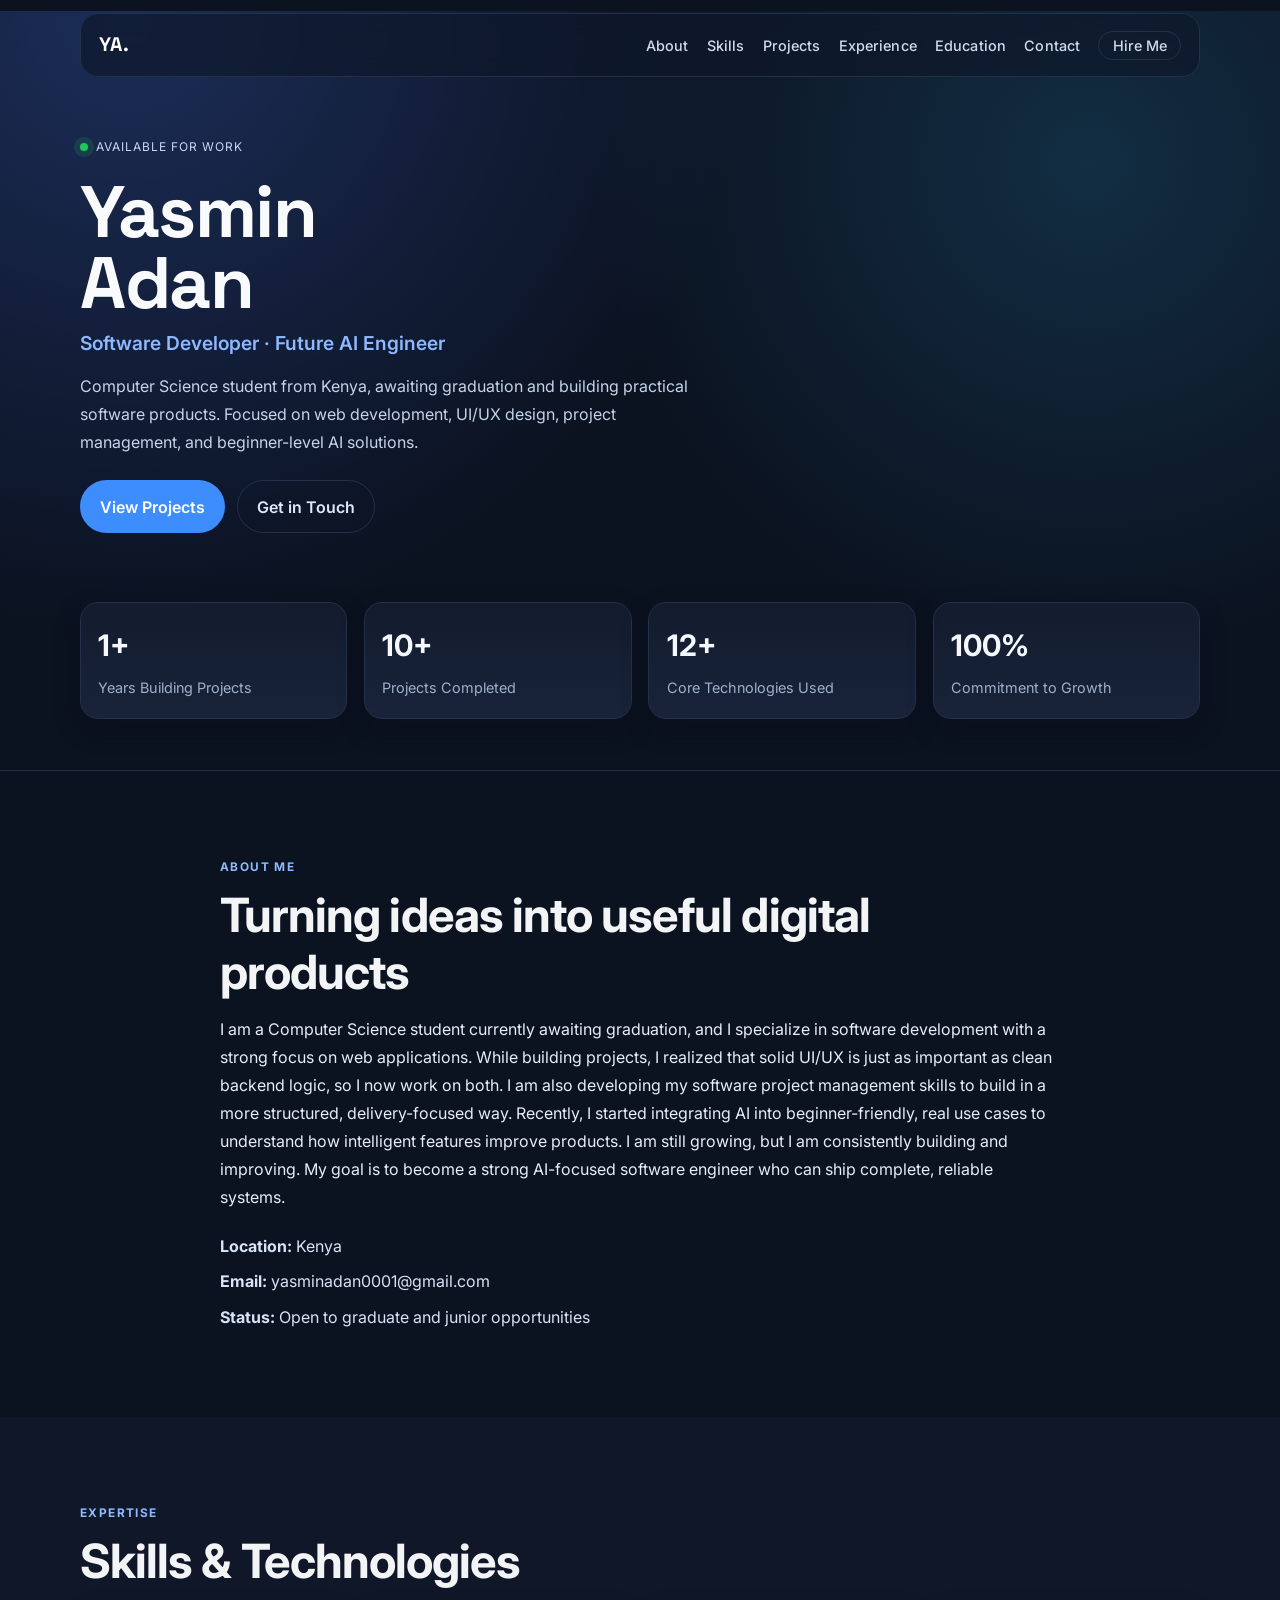
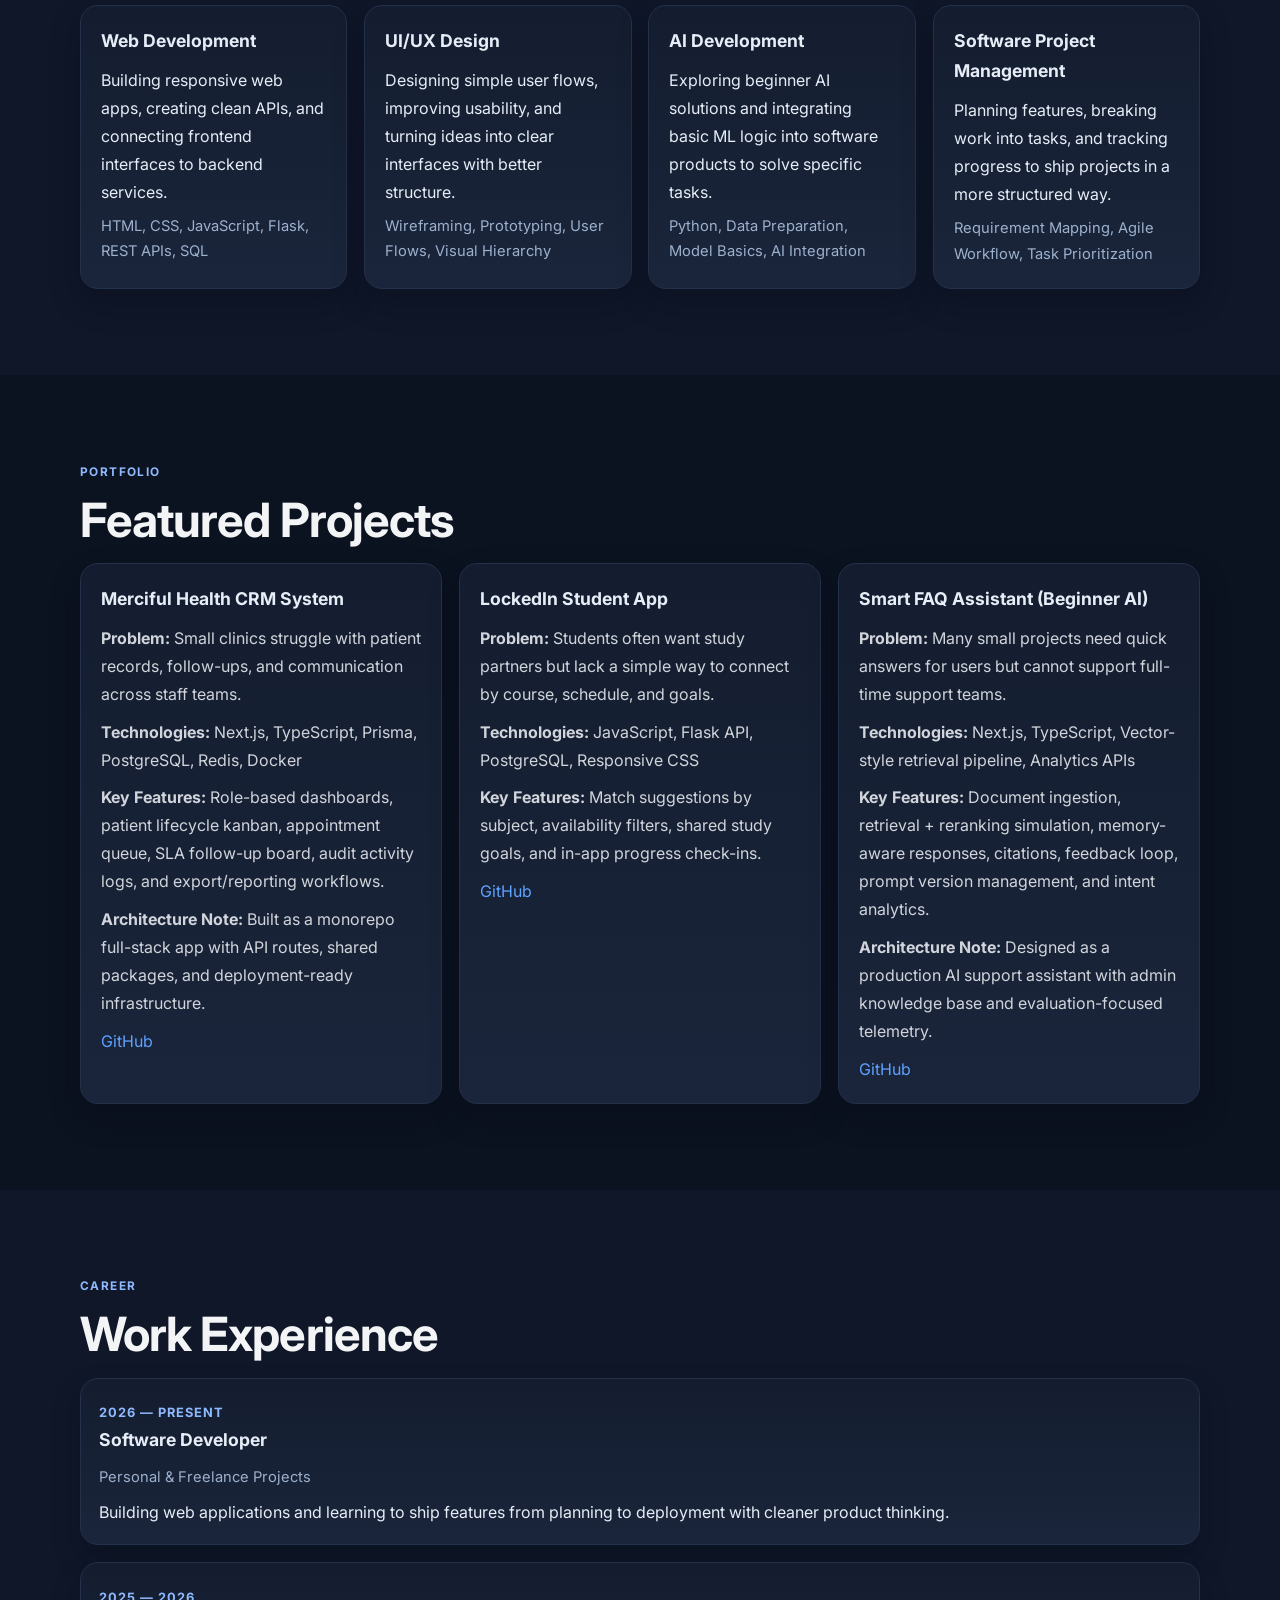
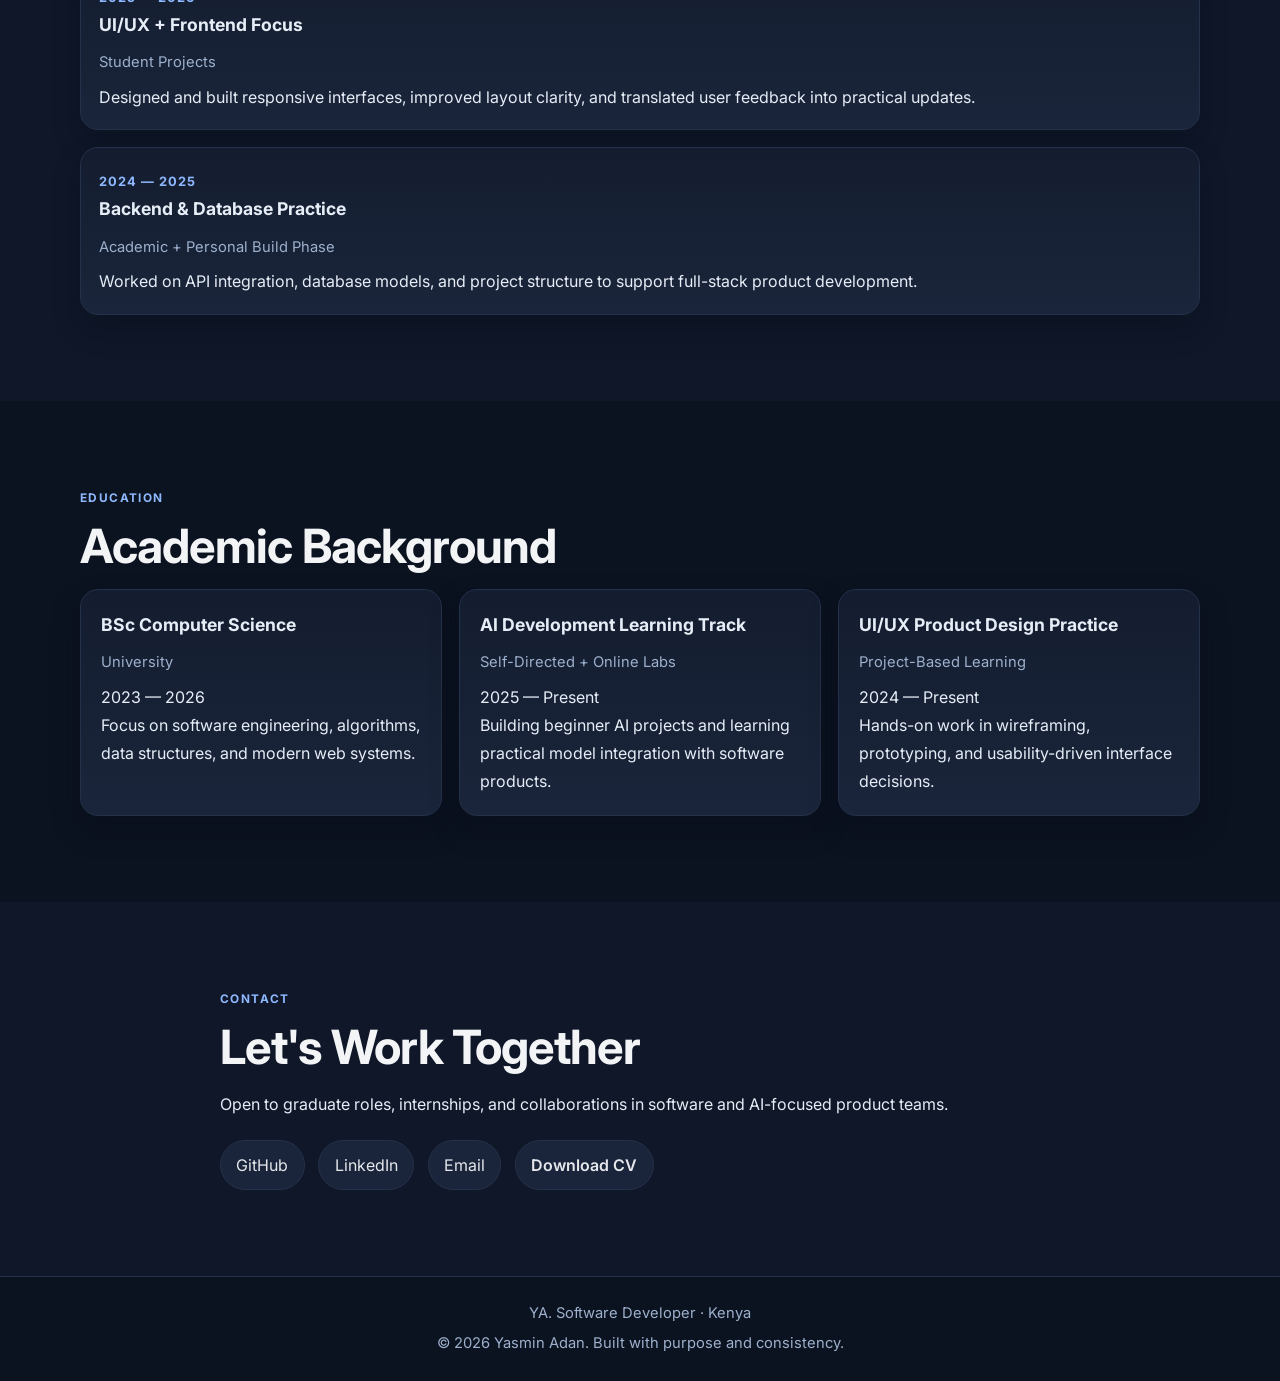
==== index.html @ fb37e980 "Configure Netlify auto-deploy for portfolio site. Add Netlify config and normalize homepage filename" ====
<!DOCTYPE html>
<html lang="en">
<head>
    <meta charset="UTF-8">
    <meta http-equiv="X-UA-Compatible" content="IE=edge">
    <meta name="viewport" content="width=device-width, initial-scale=1.0">
    <title>Yasmin Adan | Software Developer</title>
    <link rel="stylesheet" href="Style.css">
</head>
<body>
    <header class="site-header" id="top">
        <div class="container">
            <nav class="navbar">
                <a class="brand" href="#top">YA.</a>
                <button class="menu-toggle" id="menu-toggle" aria-label="Toggle menu">Menu</button>
                <ul class="nav-links" id="nav-links">
                    <li><a href="#about">About</a></li>
                    <li><a href="#skills">Skills</a></li>
                    <li><a href="#projects">Projects</a></li>
                    <li><a href="#experience">Experience</a></li>
                    <li><a href="#education">Education</a></li>
                    <li><a href="#contact">Contact</a></li>
                    <li><a class="hire-link" href="#contact">Hire Me</a></li>
                </ul>
            </nav>

            <section class="hero">
                <p class="availability">Available for work</p>
                <h1>Yasmin<br>Adan</h1>
                <p class="hero-role">Software Developer · Future AI Engineer</p>
                <p class="hero-copy">
                    Computer Science student from Kenya, awaiting graduation and building practical software products.
                    Focused on web development, UI/UX design, project management, and beginner-level AI solutions.
                </p>
                <div class="hero-actions">
                    <a class="btn-primary" href="#projects">View Projects</a>
                    <a class="btn-secondary" href="#contact">Get in Touch</a>
                </div>
            </section>

            <section class="stats-grid">
                <article class="stat-card">
                    <h3>1+</h3>
                    <p>Years Building Projects</p>
                </article>
                <article class="stat-card">
                    <h3>10+</h3>
                    <p>Projects Completed</p>
                </article>
                <article class="stat-card">
                    <h3>12+</h3>
                    <p>Core Technologies Used</p>
                </article>
                <article class="stat-card">
                    <h3>100%</h3>
                    <p>Commitment to Growth</p>
                </article>
            </section>
        </div>
    </header>

    <main>
        <section id="about" class="section">
            <div class="container narrow">
                <p class="section-tag">About Me</p>
                <h2>Turning ideas into useful digital products</h2>
                <p>
                    I am a Computer Science student currently awaiting graduation, and I specialize in software development with a strong focus on web applications.
                    While building projects, I realized that solid UI/UX is just as important as clean backend logic, so I now work on both.
                    I am also developing my software project management skills to build in a more structured, delivery-focused way.
                    Recently, I started integrating AI into beginner-friendly, real use cases to understand how intelligent features improve products.
                    I am still growing, but I am consistently building and improving.
                    My goal is to become a strong AI-focused software engineer who can ship complete, reliable systems.
                </p>
                <div class="about-meta">
                    <p><strong>Location:</strong> Kenya</p>
                    <p><strong>Email:</strong> yasminadan0001@gmail.com</p>
                    <p><strong>Status:</strong> Open to graduate and junior opportunities</p>
                </div>
            </div>
        </section>

        <section id="skills" class="section section-alt">
            <div class="container">
                <p class="section-tag">Expertise</p>
                <h2>Skills & Technologies</h2>
                <div class="skills-grid">
                    <article class="card">
                        <h3>Web Development</h3>
                        <p>Building responsive web apps, creating clean APIs, and connecting frontend interfaces to backend services.</p>
                        <p class="meta">HTML, CSS, JavaScript, Flask, REST APIs, SQL</p>
                    </article>
                    <article class="card">
                        <h3>UI/UX Design</h3>
                        <p>Designing simple user flows, improving usability, and turning ideas into clear interfaces with better structure.</p>
                        <p class="meta">Wireframing, Prototyping, User Flows, Visual Hierarchy</p>
                    </article>
                    <article class="card">
                        <h3>AI Development</h3>
                        <p>Exploring beginner AI solutions and integrating basic ML logic into software products to solve specific tasks.</p>
                        <p class="meta">Python, Data Preparation, Model Basics, AI Integration</p>
                    </article>
                    <article class="card">
                        <h3>Software Project Management</h3>
                        <p>Planning features, breaking work into tasks, and tracking progress to ship projects in a more structured way.</p>
                        <p class="meta">Requirement Mapping, Agile Workflow, Task Prioritization</p>
                    </article>
                </div>
            </div>
        </section>

        <section id="projects" class="section">
            <div class="container">
                <p class="section-tag">Portfolio</p>
                <h2>Featured Projects</h2>
                <div class="projects-grid">
                    <article class="project-card">
                        <h3>Merciful Health CRM System</h3>
                        <p><strong>Problem:</strong> Small clinics struggle with patient records, follow-ups, and communication across staff teams.</p>
                        <p><strong>Technologies:</strong> Next.js, TypeScript, Prisma, PostgreSQL, Redis, Docker</p>
                        <p><strong>Key Features:</strong> Role-based dashboards, patient lifecycle kanban, appointment queue, SLA follow-up board, audit activity logs, and export/reporting workflows.</p>
                        <p><strong>Architecture Note:</strong> Built as a monorepo full-stack app with API routes, shared packages, and deployment-ready infrastructure.</p>
                        <a href="https://github.com/Yasm-in/Merciful-Health-CRM" target="_blank" rel="noopener noreferrer">GitHub</a>
                    </article>
                    <article class="project-card">
                        <h3>LockedIn Student App</h3>
                        <p><strong>Problem:</strong> Students often want study partners but lack a simple way to connect by course, schedule, and goals.</p>
                        <p><strong>Technologies:</strong> JavaScript, Flask API, PostgreSQL, Responsive CSS</p>
                        <p><strong>Key Features:</strong> Match suggestions by subject, availability filters, shared study goals, and in-app progress check-ins.</p>
                        <a href="https://github.com/Yasm-in/StudyMatch" target="_blank" rel="noopener noreferrer">GitHub</a>
                    </article>
                    <article class="project-card">
                        <h3>Smart FAQ Assistant (Beginner AI)</h3>
                        <p><strong>Problem:</strong> Many small projects need quick answers for users but cannot support full-time support teams.</p>
                        <p><strong>Technologies:</strong> Next.js, TypeScript, Vector-style retrieval pipeline, Analytics APIs</p>
                        <p><strong>Key Features:</strong> Document ingestion, retrieval + reranking simulation, memory-aware responses, citations, feedback loop, prompt version management, and intent analytics.</p>
                        <p><strong>Architecture Note:</strong> Designed as a production AI support assistant with admin knowledge base and evaluation-focused telemetry.</p>
                        <a href="https://github.com/Yasm-in/SmartFAQ-AI-Assistant" target="_blank" rel="noopener noreferrer">GitHub</a>
                    </article>
                </div>
            </div>
        </section>

        <section id="experience" class="section section-alt">
            <div class="container">
                <p class="section-tag">Career</p>
                <h2>Work Experience</h2>
                <div class="timeline">
                    <article class="timeline-item">
                        <span class="period">2026 — Present</span>
                        <h3>Software Developer</h3>
                        <p class="org">Personal & Freelance Projects</p>
                        <p>Building web applications and learning to ship features from planning to deployment with cleaner product thinking.</p>
                    </article>
                    <article class="timeline-item">
                        <span class="period">2025 — 2026</span>
                        <h3>UI/UX + Frontend Focus</h3>
                        <p class="org">Student Projects</p>
                        <p>Designed and built responsive interfaces, improved layout clarity, and translated user feedback into practical updates.</p>
                    </article>
                    <article class="timeline-item">
                        <span class="period">2024 — 2025</span>
                        <h3>Backend & Database Practice</h3>
                        <p class="org">Academic + Personal Build Phase</p>
                        <p>Worked on API integration, database models, and project structure to support full-stack product development.</p>
                    </article>
                </div>
            </div>
        </section>

        <section id="education" class="section">
            <div class="container">
                <p class="section-tag">Education</p>
                <h2>Academic Background</h2>
                <div class="education-grid">
                    <article class="card">
                        <h3>BSc Computer Science</h3>
                        <p class="org">University</p>
                        <p>2023 — 2026</p>
                        <p>Focus on software engineering, algorithms, data structures, and modern web systems.</p>
                    </article>
                    <article class="card">
                        <h3>AI Development Learning Track</h3>
                        <p class="org">Self-Directed + Online Labs</p>
                        <p>2025 — Present</p>
                        <p>Building beginner AI projects and learning practical model integration with software products.</p>
                    </article>
                    <article class="card">
                        <h3>UI/UX Product Design Practice</h3>
                        <p class="org">Project-Based Learning</p>
                        <p>2024 — Present</p>
                        <p>Hands-on work in wireframing, prototyping, and usability-driven interface decisions.</p>
                    </article>
                </div>
            </div>
        </section>

        <section id="contact" class="section section-alt">
            <div class="container narrow">
                <p class="section-tag">Contact</p>
                <h2>Let's Work Together</h2>
                <p>Open to graduate roles, internships, and collaborations in software and AI-focused product teams.</p>
                <div class="contact-links">
                    <a href="https://github.com/Yasm-in" target="_blank" rel="noopener noreferrer">GitHub</a>
                    <a href="https://www.linkedin.com/in/yasmin-adan-nn?utm_source=share_via&utm_content=profile&utm_medium=member_ios" target="_blank" rel="noopener noreferrer">LinkedIn</a>
                    <a href="mailto:yasminadan0001@gmail.com">Email</a>
                    <a class="btn-secondary" href="assets/yasmin_adan_cv.html" download="Yasmin_Adan_CV.html" aria-label="Download CV">Download CV</a>
                </div>
            </div>
        </section>
    </main>

    <footer class="footer">
        <div class="container">
            <p>YA. Software Developer · Kenya</p>
            <p>&copy; 2026 Yasmin Adan. Built with purpose and consistency.</p>
        </div>
    </footer>

    <script>
        const menuToggle = document.getElementById("menu-toggle");
        const navLinks = document.getElementById("nav-links");

        menuToggle.addEventListener("click", function () {
            navLinks.classList.toggle("nav-open");
        });
    </script>
</body>
</html>
---- Style.css ----
@import url("https://fonts.googleapis.com/css2?family=Space+Grotesk:wght@500;700&family=Inter:wght@400;500;600;700;800&display=swap");

:root {
    --bg: #0b1220;
    --bg-alt: #0f1729;
    --surface: #141d2f;
    --surface-2: #1a253b;
    --text: #e6edf7;
    --muted: #9db0cc;
    --primary: #5ea2ff;
    --primary-strong: #3d8dff;
    --accent: #8fb9ff;
    --border: #24314a;
    --radius-lg: 18px;
    --radius-pill: 999px;
}

* {
    margin: 0;
    padding: 0;
    box-sizing: border-box;
}

html {
    scroll-behavior: smooth;
}

body {
    font-family: "Inter", "Segoe UI", Arial, sans-serif;
    background: var(--bg);
    color: var(--text);
    line-height: 1.75;
}

a {
    color: var(--primary);
    text-decoration: none;
    transition: color 0.2s ease;
}

a:hover {
    color: var(--primary-strong);
}

.container {
    width: min(1120px, 91.5%);
    margin: 0 auto;
}

.narrow {
    width: min(840px, 91.5%);
}

.site-header {
    background:
        radial-gradient(circle at 10% 0%, rgba(76, 126, 255, 0.25) 0%, rgba(11, 18, 32, 0) 45%),
        radial-gradient(circle at 85% 20%, rgba(56, 189, 248, 0.16) 0%, rgba(11, 18, 32, 0) 40%),
        var(--bg);
    padding-bottom: 3.2rem;
    border-bottom: 1px solid var(--border);
}

.navbar {
    display: flex;
    align-items: center;
    justify-content: space-between;
    padding: 1.4rem 0;
    position: relative;
    position: sticky;
    top: 0.8rem;
    z-index: 20;
    background: rgba(15, 23, 41, 0.66);
    backdrop-filter: blur(10px);
    border: 1px solid var(--border);
    border-radius: var(--radius-lg);
    padding: 0.86rem 1.1rem;
    margin-top: 0.7rem;
}

.brand {
    color: #ffffff;
    font-family: "Space Grotesk", "Inter", sans-serif;
    font-size: 1.22rem;
    font-weight: 800;
    letter-spacing: 0.6px;
}

.menu-toggle {
    display: none;
    border: 1px solid var(--border);
    background: transparent;
    color: var(--text);
    border-radius: 8px;
    padding: 0.45rem 0.8rem;
    cursor: pointer;
}

.nav-links {
    display: flex;
    gap: 1.15rem;
    list-style: none;
}

.nav-links a {
    color: #cfdbef;
    font-weight: 500;
    font-size: 0.9rem;
    letter-spacing: 0.1px;
}

.hire-link {
    border: 1px solid var(--border);
    border-radius: var(--radius-pill);
    padding: 0.34rem 0.82rem;
}

.hire-link:hover {
    border-color: var(--primary);
}

.hero {
    padding: 3.5rem 0 2.15rem;
    max-width: 780px;
}

.availability {
    display: inline-flex;
    align-items: center;
    gap: 0.5rem;
    text-transform: uppercase;
    letter-spacing: 1px;
    font-size: 0.75rem;
    color: #c4d8f7;
    margin-bottom: 1.15rem;
}

.availability::before {
    content: "";
    width: 8px;
    height: 8px;
    border-radius: 50%;
    background: #22c55e;
    box-shadow: 0 0 0 6px rgba(34, 197, 94, 0.15);
}

.hero h1 {
    font-family: "Space Grotesk", "Inter", sans-serif;
    font-size: clamp(2.45rem, 6.6vw, 4.55rem);
    line-height: 0.98;
    margin-bottom: 0.52rem;
    color: #f8fafc;
    letter-spacing: -0.02em;
}

.hero-role {
    color: var(--accent);
    font-weight: 600;
    margin-bottom: 0.75rem;
    font-size: clamp(1rem, 2.2vw, 1.2rem);
}

.hero-copy {
    color: #c5d3e9;
    margin-bottom: 1.5rem;
    max-width: 64ch;
    font-size: 1rem;
}

.hero-actions {
    display: flex;
    flex-wrap: wrap;
    gap: 0.75rem;
}

.btn-primary,
.btn-secondary {
    display: inline-block;
    border-radius: var(--radius-pill);
    padding: 0.72rem 1.18rem;
    border: 1px solid transparent;
    font-weight: 600;
    transition: transform 0.28s cubic-bezier(0.22, 1, 0.36, 1), background-color 0.28s ease, border-color 0.28s ease;
}

.btn-primary {
    background: var(--primary-strong);
    color: #ffffff;
}

.btn-primary:hover {
    transform: translateY(-2px);
    background: #2563eb;
}

.btn-secondary {
    color: #dbe8ff;
    border-color: var(--border);
    background: transparent;
}

.btn-secondary:hover {
    transform: translateY(-2px);
    border-color: var(--primary);
}

.section {
    padding: 5.4rem 0;
}

.section-alt {
    background: var(--bg-alt);
}

h2 {
    font-size: clamp(2rem, 4.4vw, 2.95rem);
    margin-bottom: 0.92rem;
    color: #f3f4f6;
    letter-spacing: -0.02em;
    line-height: 1.2;
}

.section-tag {
    text-transform: uppercase;
    font-size: 0.74rem;
    letter-spacing: 1.4px;
    color: var(--accent);
    margin-bottom: 0.58rem;
    font-weight: 700;
}

.about-meta {
    margin-top: 1.3rem;
    display: grid;
    gap: 0.45rem;
    color: #d7e3f6;
}

.stats-grid {
    margin-top: 2.15rem;
    display: grid;
    gap: 1.05rem;
    grid-template-columns: repeat(auto-fit, minmax(200px, 1fr));
}

.stat-card {
    background: linear-gradient(180deg, rgba(20, 29, 47, 0.95), rgba(26, 37, 59, 0.95));
    border: 1px solid var(--border);
    border-radius: var(--radius-lg);
    padding: 1.08rem;
    box-shadow: 0 10px 24px rgba(8, 13, 23, 0.35);
    transition: transform 0.28s cubic-bezier(0.22, 1, 0.36, 1), border-color 0.28s ease, box-shadow 0.28s ease;
}

.stat-card:hover {
    transform: translateY(-4px);
    border-color: #315081;
    box-shadow: 0 16px 30px rgba(8, 13, 23, 0.45);
}

.stat-card h3 {
    font-size: 1.85rem;
    margin-bottom: 0.2rem;
    color: #f5f9ff;
}

.stat-card p {
    font-size: 0.9rem;
    color: var(--muted);
}

.skills-grid,
.projects-grid {
    display: grid;
    gap: 1.06rem;
    grid-template-columns: repeat(auto-fit, minmax(260px, 1fr));
}

.card,
.project-card {
    background: linear-gradient(180deg, var(--surface), var(--surface-2));
    border: 1px solid var(--border);
    border-radius: var(--radius-lg);
    padding: 1.25rem;
    box-shadow: 0 14px 28px rgba(8, 13, 23, 0.34);
    transition: transform 0.28s cubic-bezier(0.22, 1, 0.36, 1), border-color 0.28s ease, box-shadow 0.28s ease;
}

.card:hover,
.project-card:hover {
    transform: translateY(-4px);
    border-color: #4b668f;
    box-shadow: 0 20px 36px rgba(8, 13, 23, 0.46);
}

h3 {
    font-size: 1.1rem;
    margin-bottom: 0.58rem;
}

.meta {
    color: var(--muted);
    font-size: 0.92rem;
    margin-top: 0.5rem;
}

.project-card p {
    margin-bottom: 0.6rem;
    color: #d1d5db;
}

.contact-links {
    margin-top: 1.35rem;
    display: flex;
    flex-wrap: wrap;
    gap: 0.85rem;
}

.contact-links a {
    background: var(--surface-2);
    border: 1px solid var(--border);
    color: #e5e7eb;
    border-radius: var(--radius-pill);
    padding: 0.62rem 0.96rem;
    transition: border-color 0.2s ease, transform 0.2s ease;
}

.contact-links a:hover {
    border-color: var(--primary);
    transform: translateY(-2px);
}

.timeline {
    display: grid;
    gap: 1.06rem;
}

.timeline-item {
    background: linear-gradient(180deg, var(--surface), var(--surface-2));
    border: 1px solid var(--border);
    border-radius: var(--radius-lg);
    padding: 1.15rem;
    box-shadow: 0 14px 28px rgba(8, 13, 23, 0.3);
}

.period {
    font-size: 0.8rem;
    color: var(--accent);
    font-weight: 700;
    text-transform: uppercase;
    letter-spacing: 1px;
}

.org {
    color: var(--muted);
    font-size: 0.92rem;
    margin-bottom: 0.45rem;
}

.education-grid {
    display: grid;
    gap: 1.06rem;
    grid-template-columns: repeat(auto-fit, minmax(255px, 1fr));
}

.footer {
    border-top: 1px solid var(--border);
    padding: 1.5rem 0;
    color: var(--muted);
    font-size: 0.92rem;
    text-align: center;
}

.footer p + p {
    margin-top: 0.3rem;
}

/* Subtle entry animation similar to modern portfolio templates */
.hero,
.stat-card,
.card,
.project-card,
.timeline-item {
    animation: fadeUp 0.65s ease both;
}

.stat-card:nth-child(2),
.card:nth-child(2),
.project-card:nth-child(2),
.timeline-item:nth-child(2) {
    animation-delay: 0.08s;
}

.stat-card:nth-child(3),
.card:nth-child(3),
.project-card:nth-child(3),
.timeline-item:nth-child(3) {
    animation-delay: 0.16s;
}

.stat-card:nth-child(4),
.card:nth-child(4) {
    animation-delay: 0.24s;
}

@keyframes fadeUp {
    from {
        opacity: 0;
        transform: translateY(16px);
    }
    to {
        opacity: 1;
        transform: translateY(0);
    }
}

@media (max-width: 768px) {
    .container,
    .narrow {
        width: min(640px, 92%);
    }

    .menu-toggle {
        display: inline-block;
    }

    .nav-links {
        display: none;
        position: absolute;
        right: 0;
        top: 100%;
        width: 230px;
        background: #111827;
        border: 1px solid var(--border);
        border-radius: 12px;
        padding: 0.9rem;
        flex-direction: column;
        gap: 0.75rem;
        z-index: 10;
    }

    .nav-links.nav-open {
        display: flex;
    }

    .hero {
        padding-top: 2.7rem;
    }

    .section {
        padding: 3.9rem 0;
    }

    h2 {
        font-size: clamp(1.75rem, 7vw, 2.2rem);
    }

    .hero h1 {
        font-size: clamp(2.2rem, 14vw, 3.2rem);
    }

    .stats-grid,
    .skills-grid,
    .projects-grid,
    .education-grid {
        grid-template-columns: 1fr;
    }

    .contact-links {
        flex-direction: column;
        align-items: flex-start;
    }
}

@media (max-width: 420px) {
    .navbar {
        padding: 0.78rem 0.84rem;
    }

    .brand {
        font-size: 1.08rem;
    }

    .hero-copy {
        font-size: 0.95rem;
    }

    .btn-primary,
    .btn-secondary {
        width: 100%;
        text-align: center;
    }
}
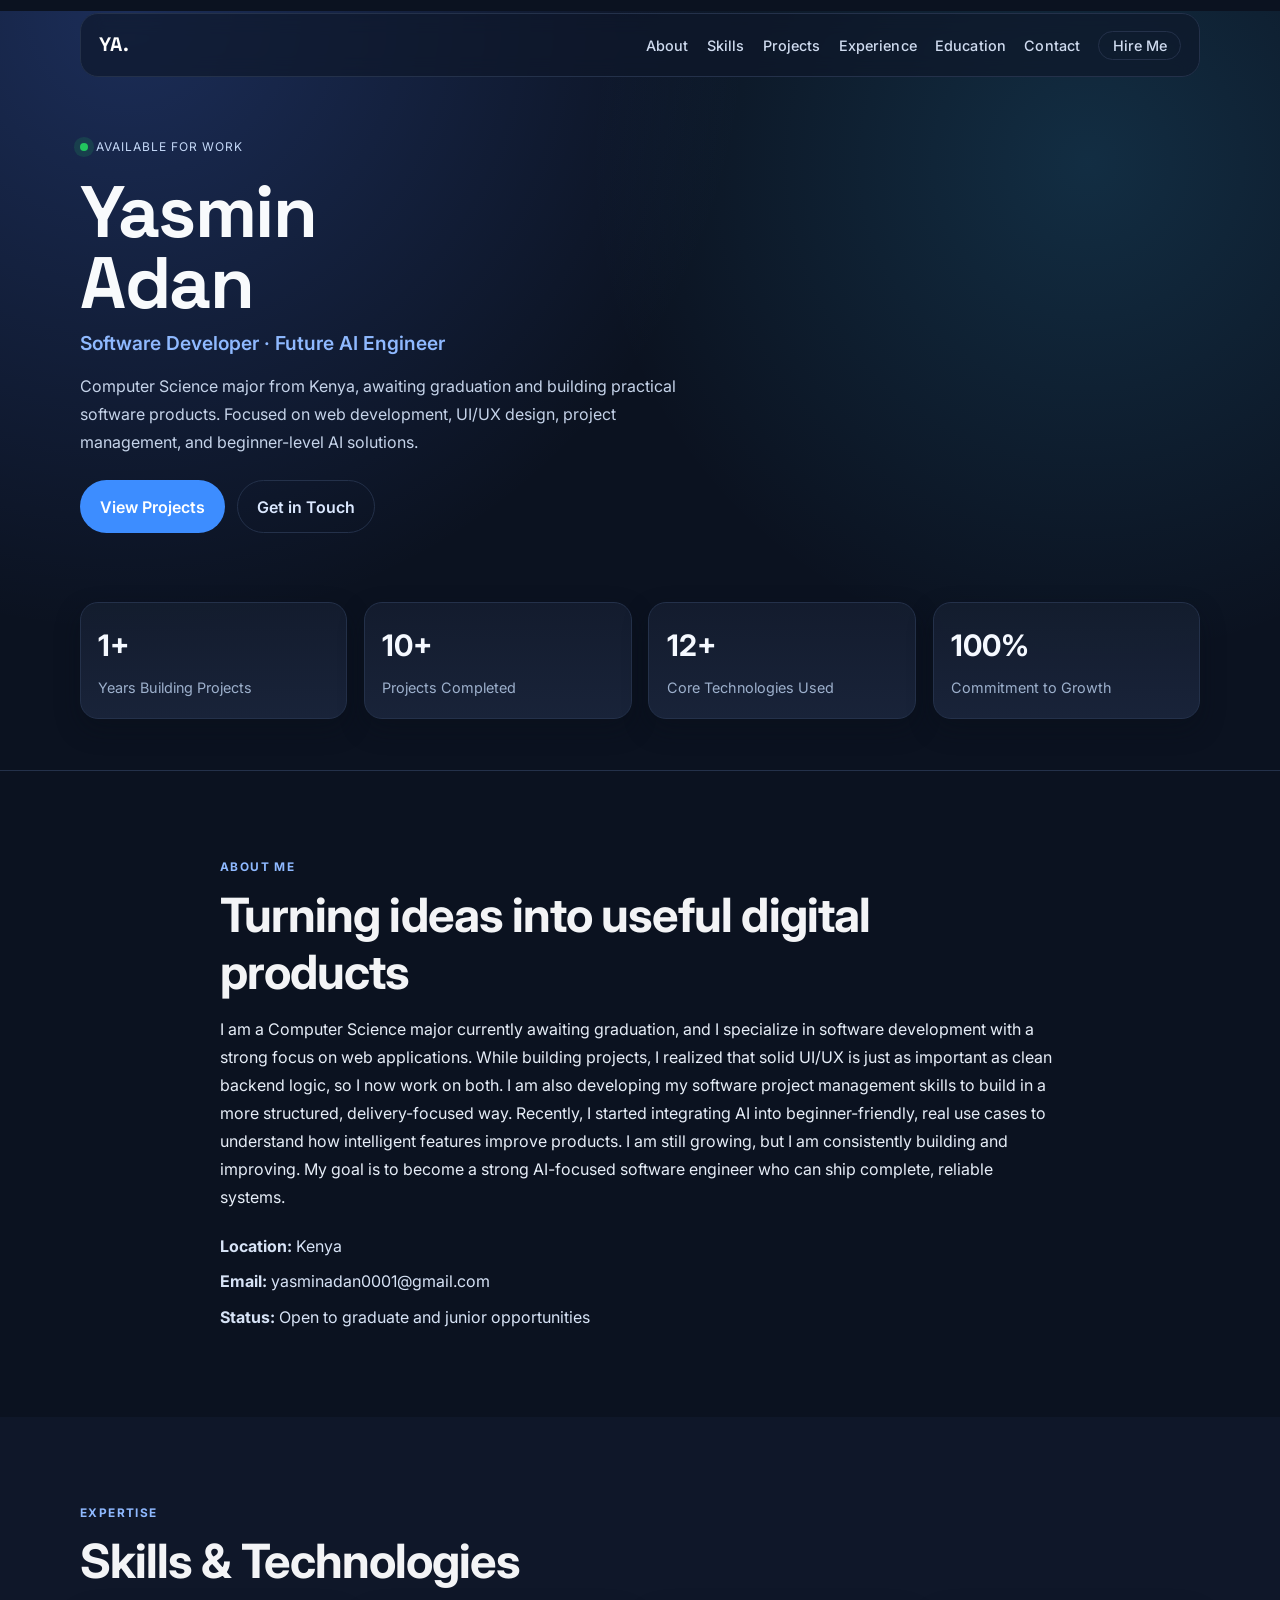
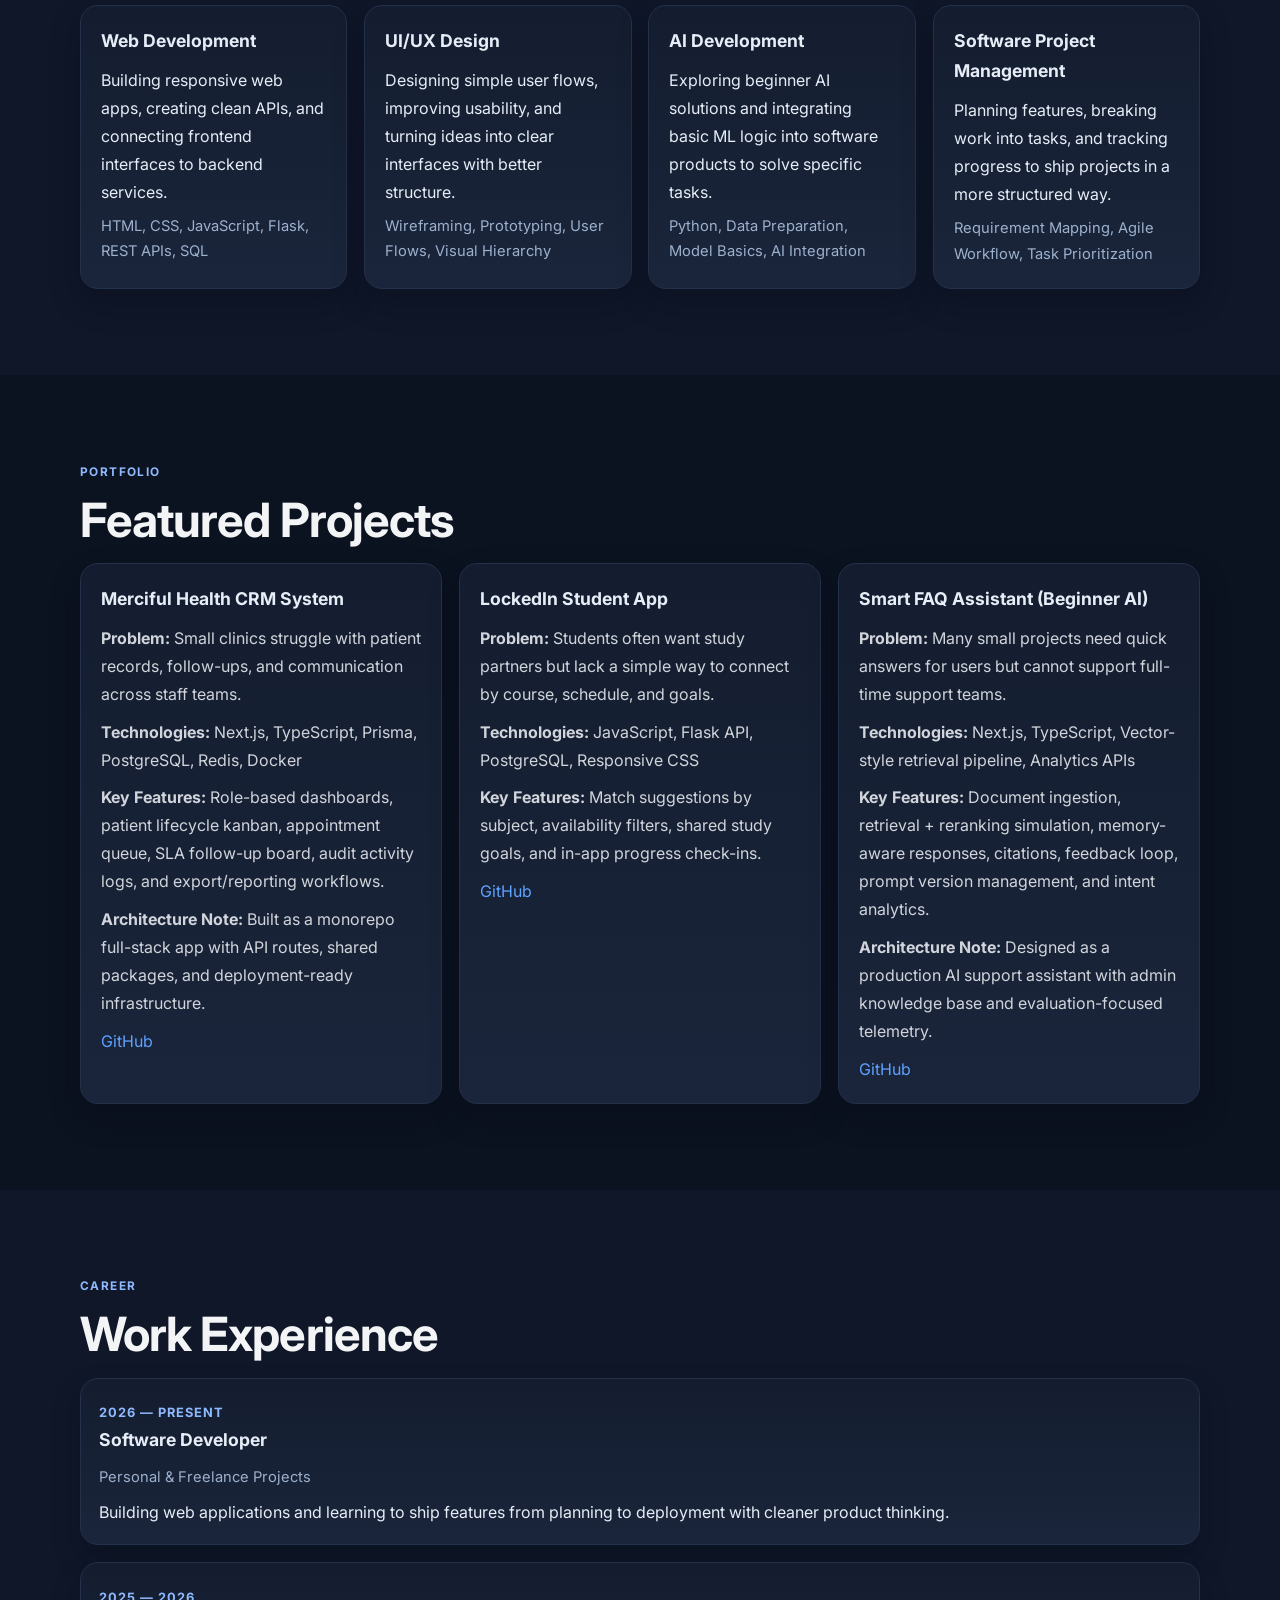
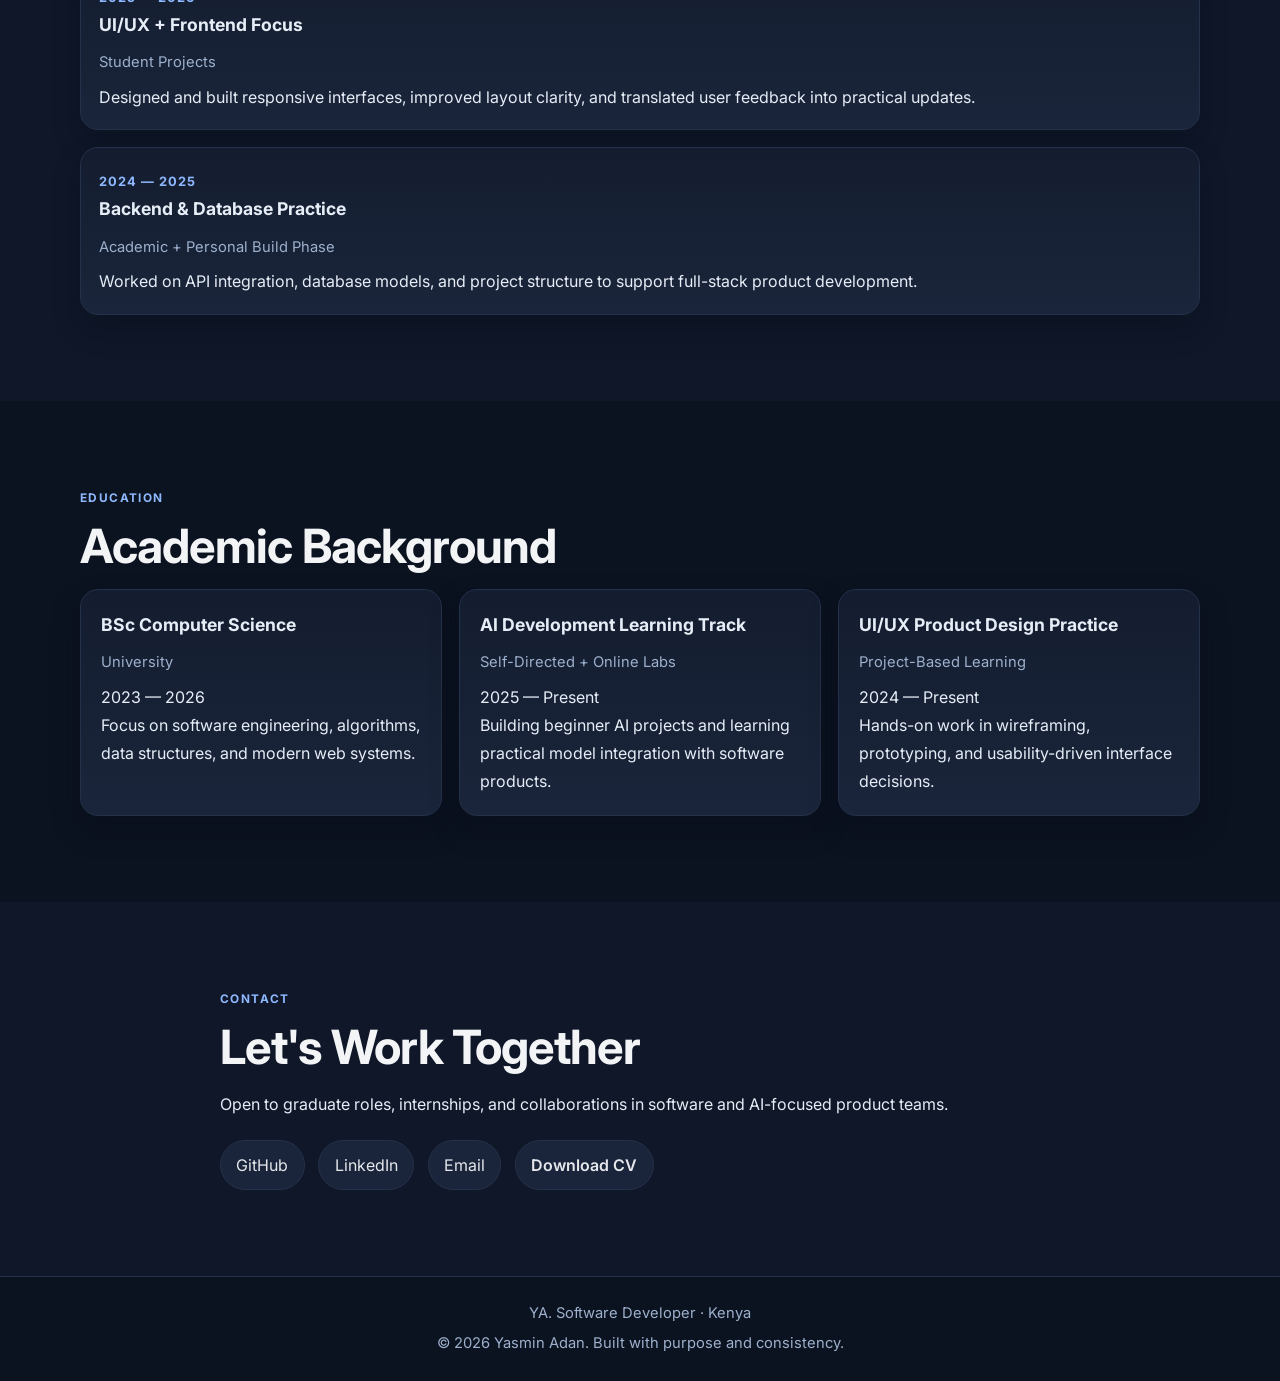
==== commit ac4291de: "Update profile wording to Computer Science major. Replace 'Computer Science student' with 'Computer " ====
--- a/index.html
+++ b/index.html
@@ -29,7 +29,7 @@
                 <h1>Yasmin<br>Adan</h1>
                 <p class="hero-role">Software Developer · Future AI Engineer</p>
                 <p class="hero-copy">
-                    Computer Science student from Kenya, awaiting graduation and building practical software products.
+                    Computer Science major from Kenya, awaiting graduation and building practical software products.
                     Focused on web development, UI/UX design, project management, and beginner-level AI solutions.
                 </p>
                 <div class="hero-actions">
@@ -65,7 +65,7 @@
                 <p class="section-tag">About Me</p>
                 <h2>Turning ideas into useful digital products</h2>
                 <p>
-                    I am a Computer Science student currently awaiting graduation, and I specialize in software development with a strong focus on web applications.
+                    I am a Computer Science major currently awaiting graduation, and I specialize in software development with a strong focus on web applications.
                     While building projects, I realized that solid UI/UX is just as important as clean backend logic, so I now work on both.
                     I am also developing my software project management skills to build in a more structured, delivery-focused way.
                     Recently, I started integrating AI into beginner-friendly, real use cases to understand how intelligent features improve products.
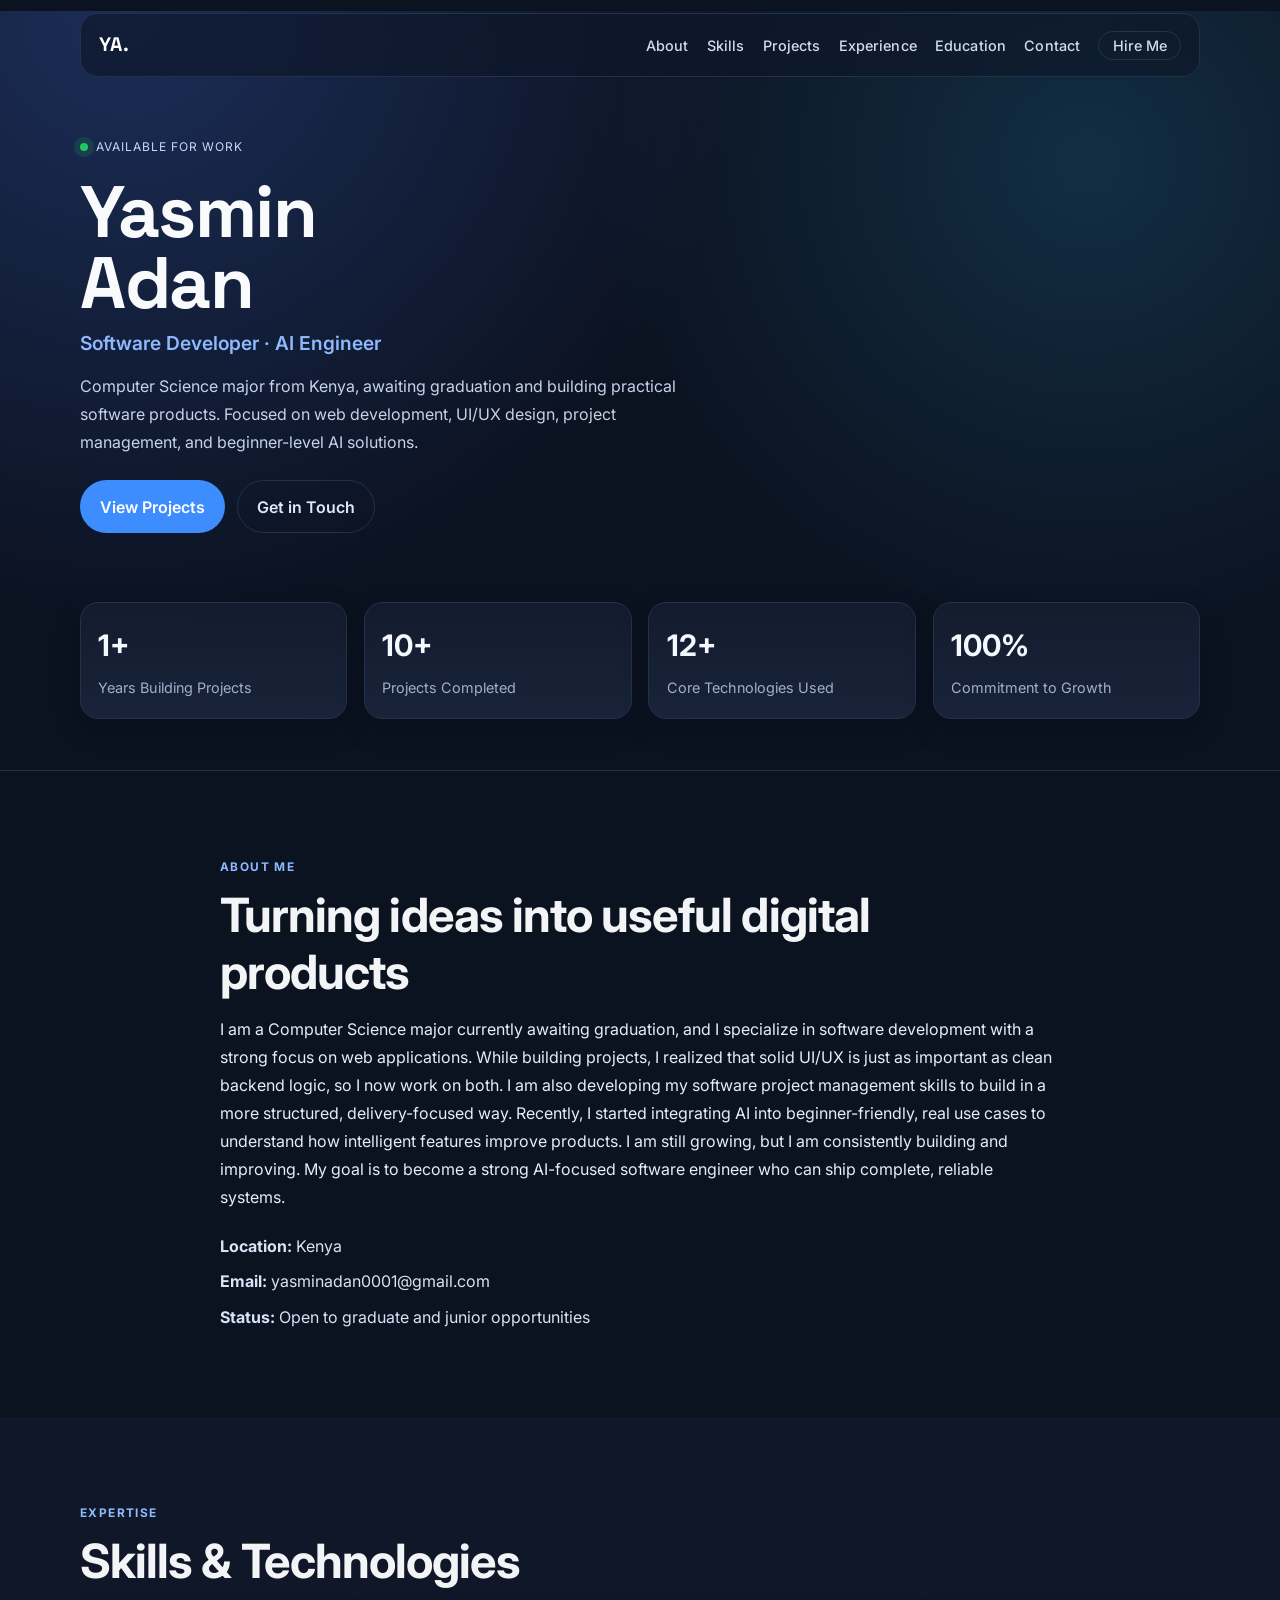
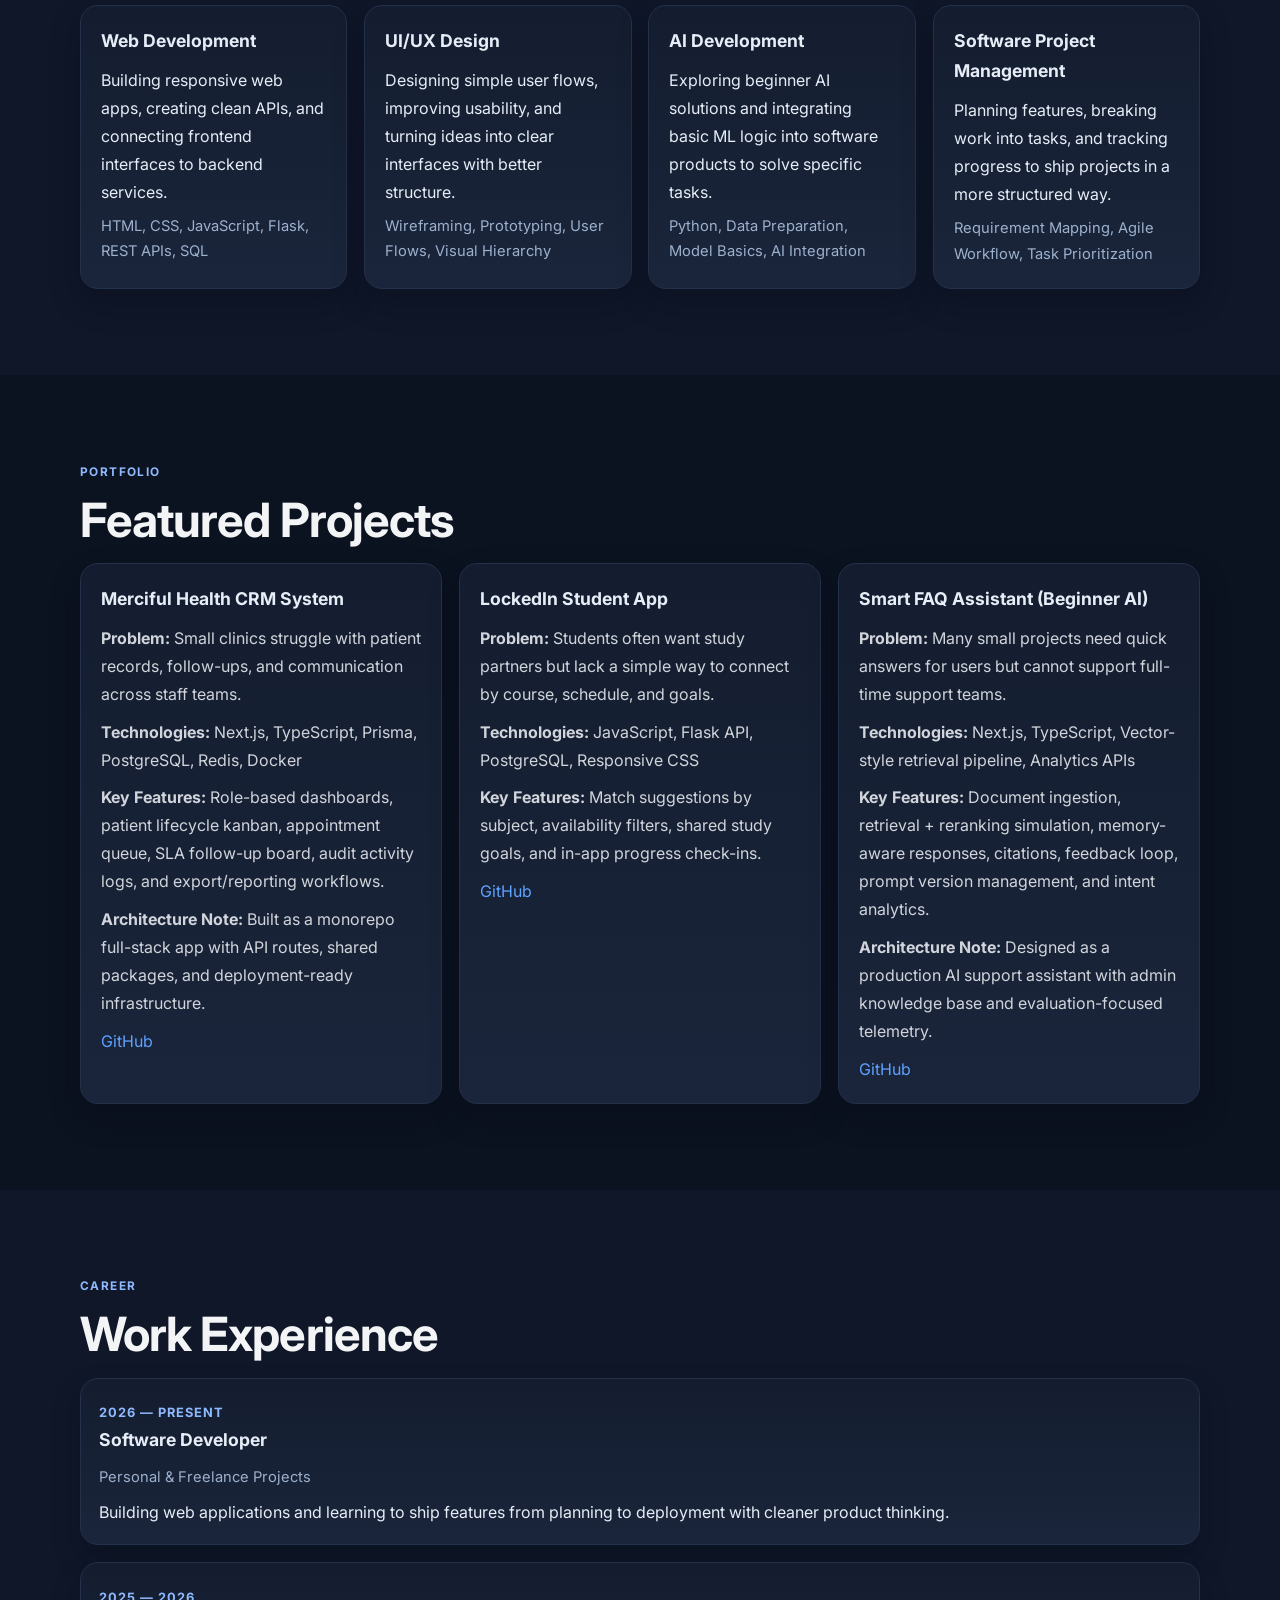
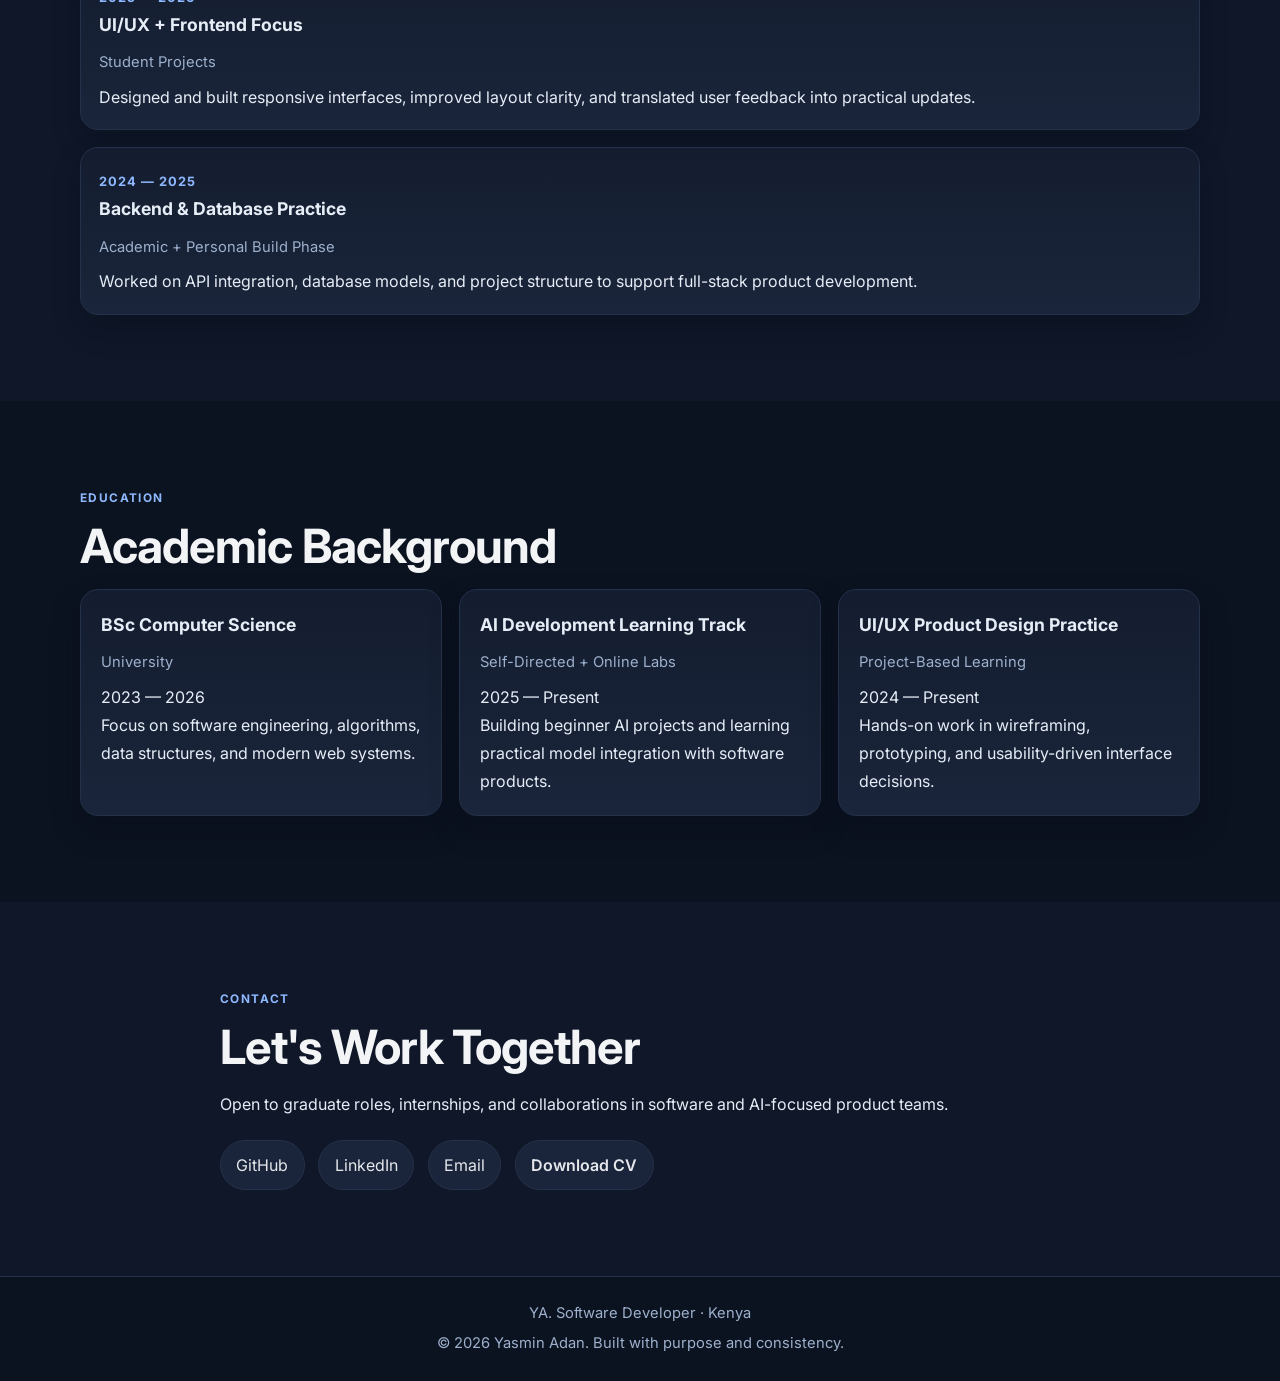
==== commit 5189fa3a: "Update hero role title to AI Engineer. Replace 'Future AI Engineer' with 'AI Engineer' in portfolio " ====
--- a/index.html
+++ b/index.html
@@ -27,7 +27,7 @@
             <section class="hero">
                 <p class="availability">Available for work</p>
                 <h1>Yasmin<br>Adan</h1>
-                <p class="hero-role">Software Developer · Future AI Engineer</p>
+                <p class="hero-role">Software Developer · AI Engineer</p>
                 <p class="hero-copy">
                     Computer Science major from Kenya, awaiting graduation and building practical software products.
                     Focused on web development, UI/UX design, project management, and beginner-level AI solutions.
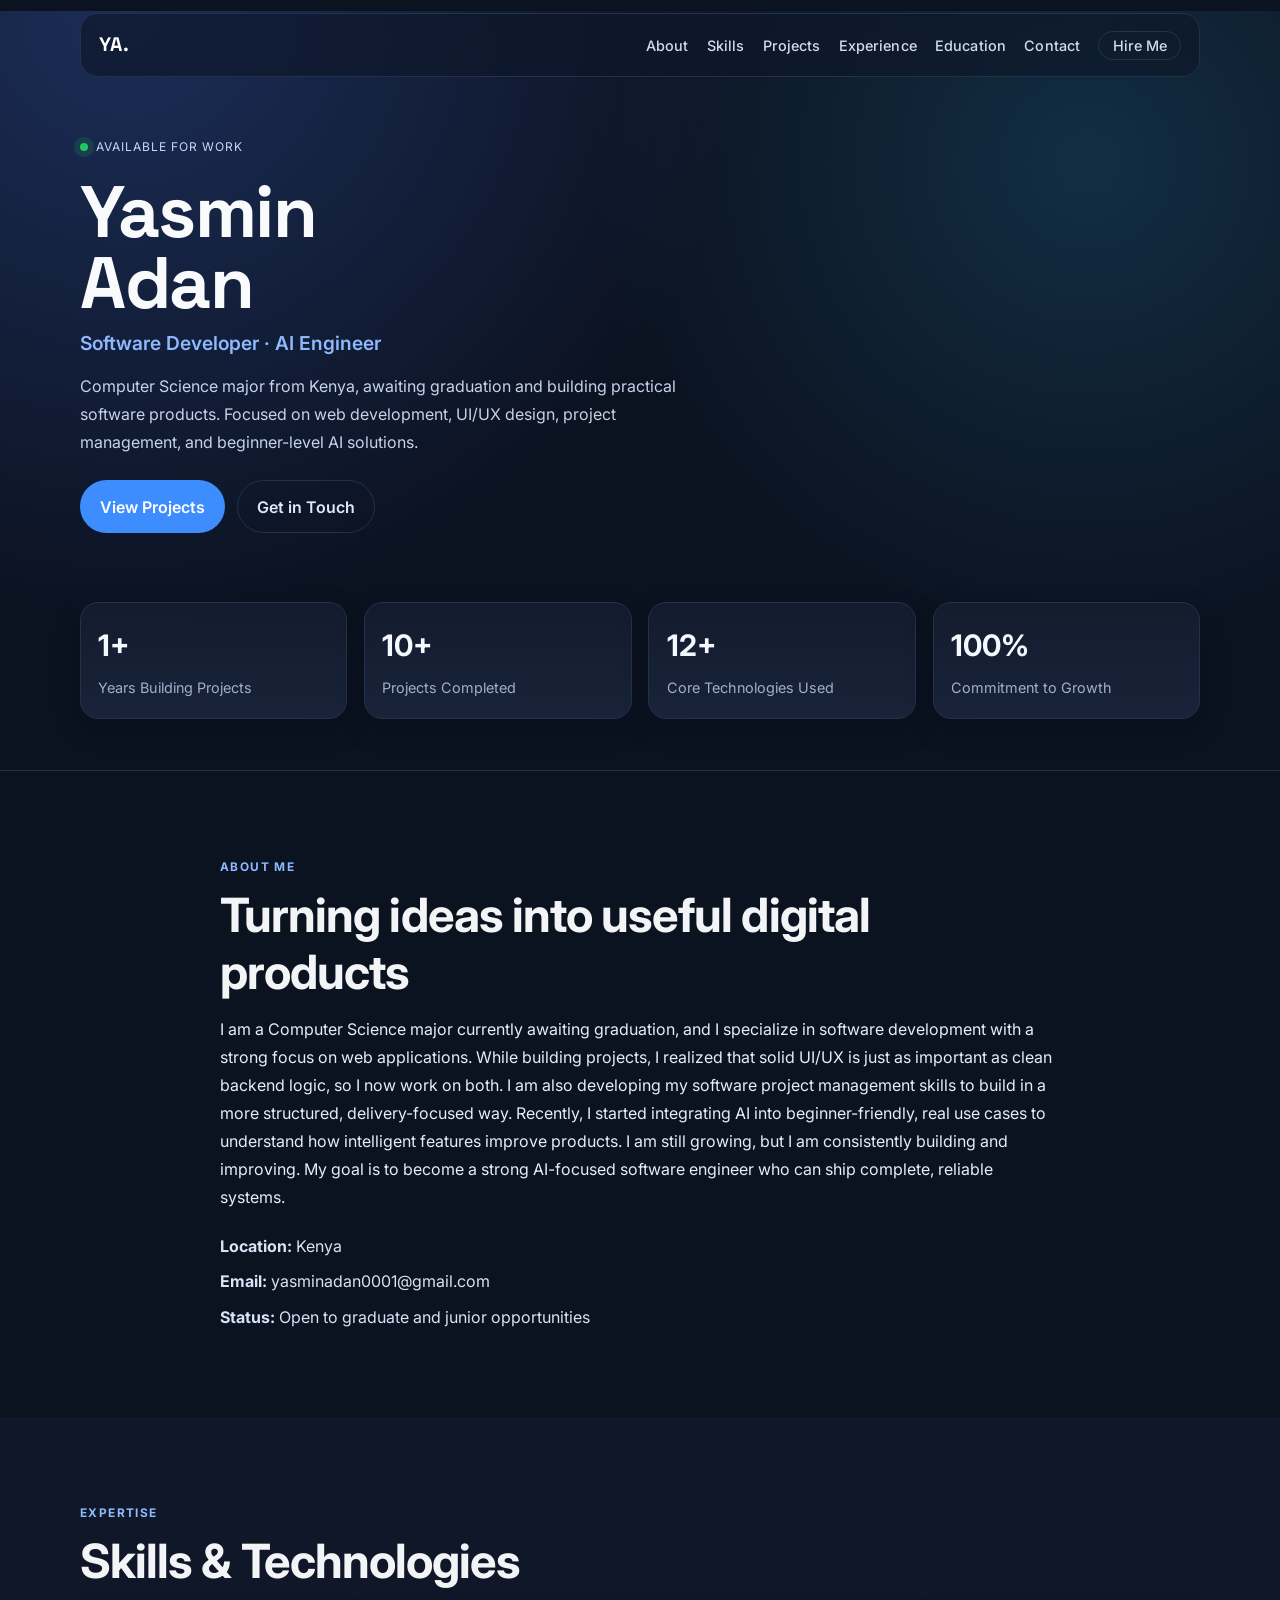
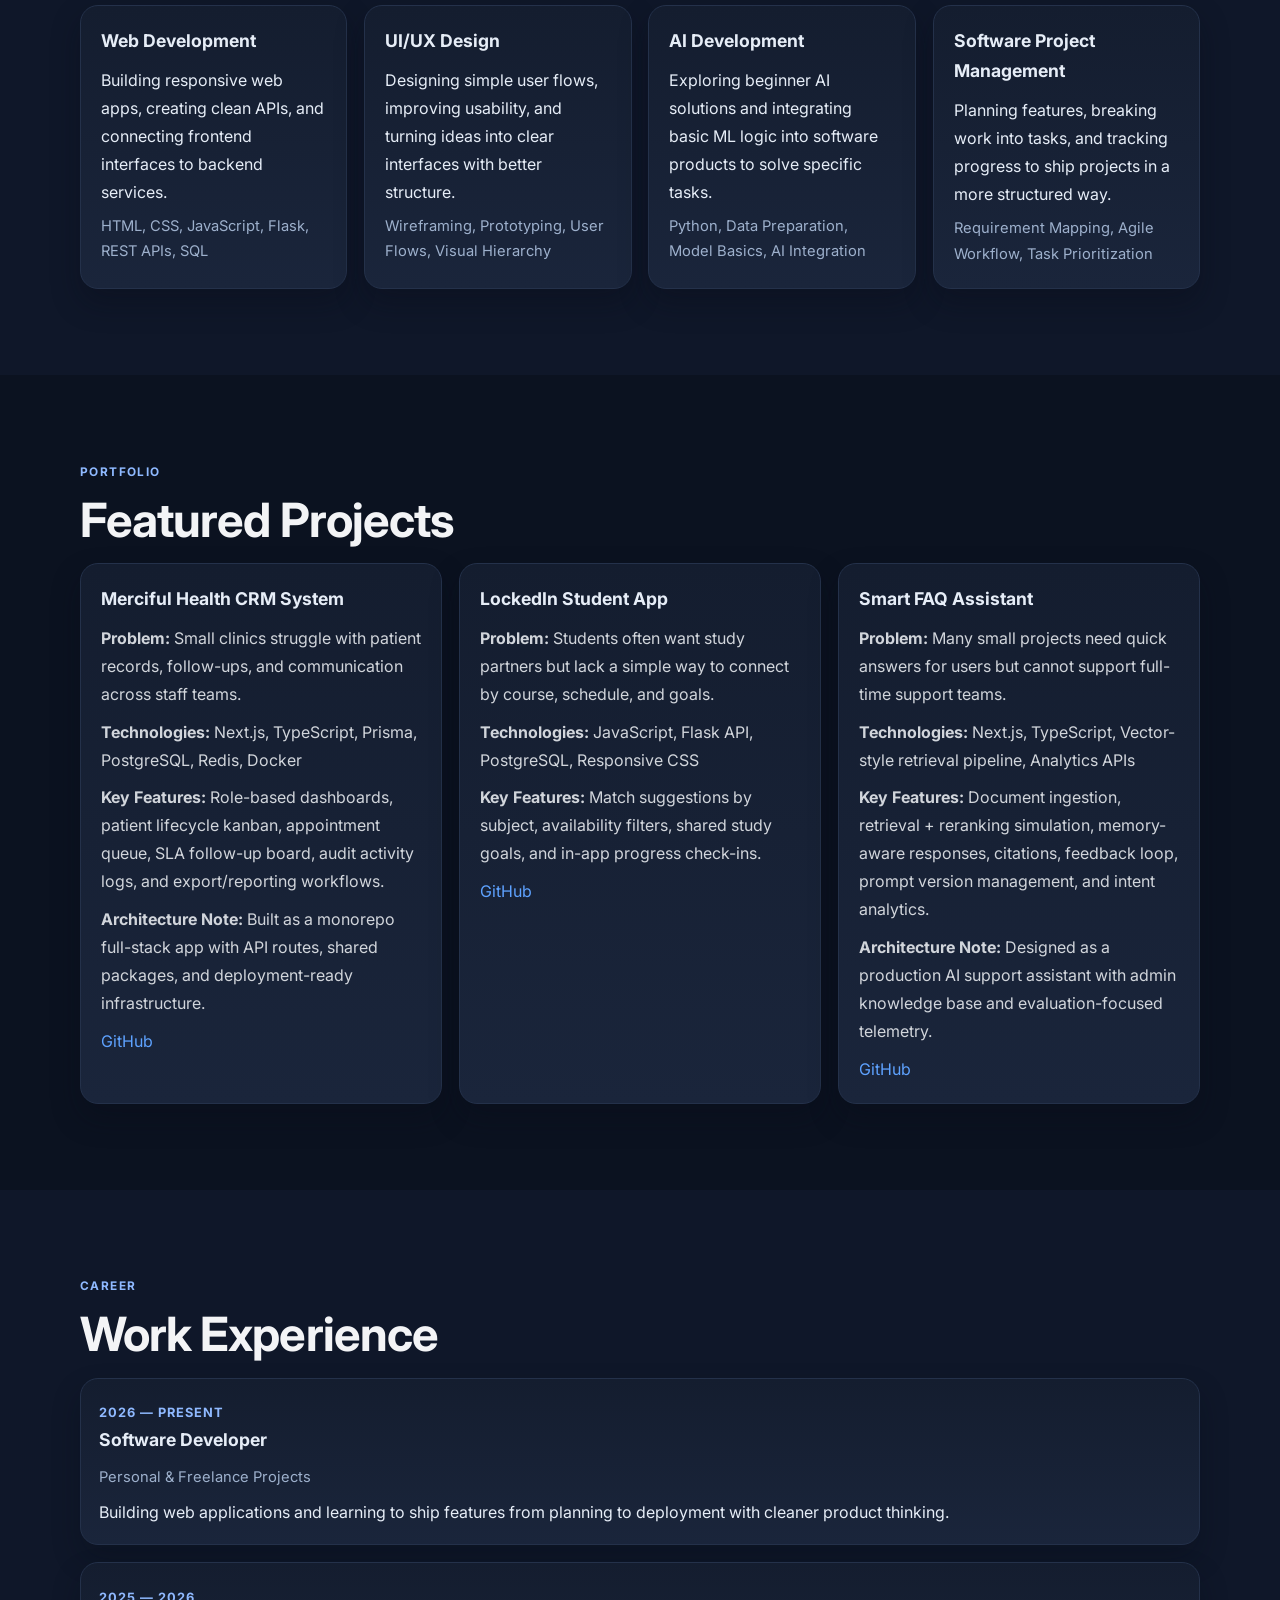
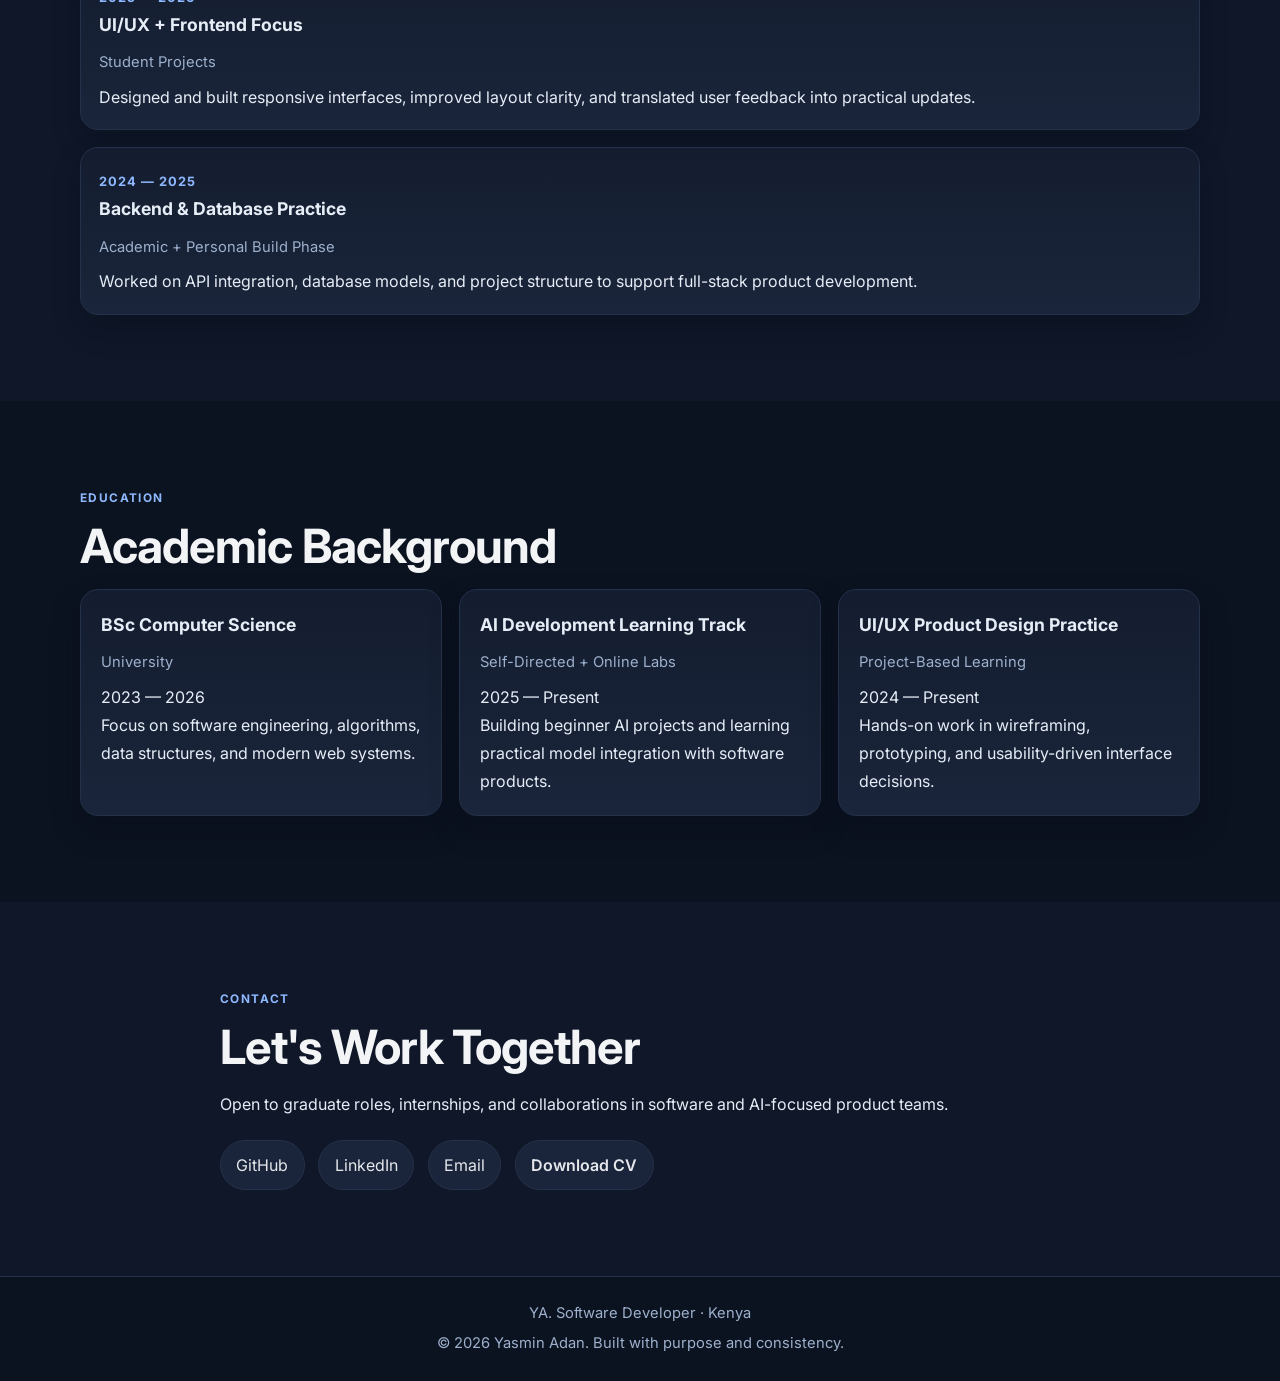
==== commit 1e68e415: "Remove Beginner AI label from Smart FAQ project title. Simplify project heading by removing brackete" ====
--- a/index.html
+++ b/index.html
@@ -130,7 +130,7 @@
                         <a href="https://github.com/Yasm-in/StudyMatch" target="_blank" rel="noopener noreferrer">GitHub</a>
                     </article>
                     <article class="project-card">
-                        <h3>Smart FAQ Assistant (Beginner AI)</h3>
+                        <h3>Smart FAQ Assistant</h3>
                         <p><strong>Problem:</strong> Many small projects need quick answers for users but cannot support full-time support teams.</p>
                         <p><strong>Technologies:</strong> Next.js, TypeScript, Vector-style retrieval pipeline, Analytics APIs</p>
                         <p><strong>Key Features:</strong> Document ingestion, retrieval + reranking simulation, memory-aware responses, citations, feedback loop, prompt version management, and intent analytics.</p>
